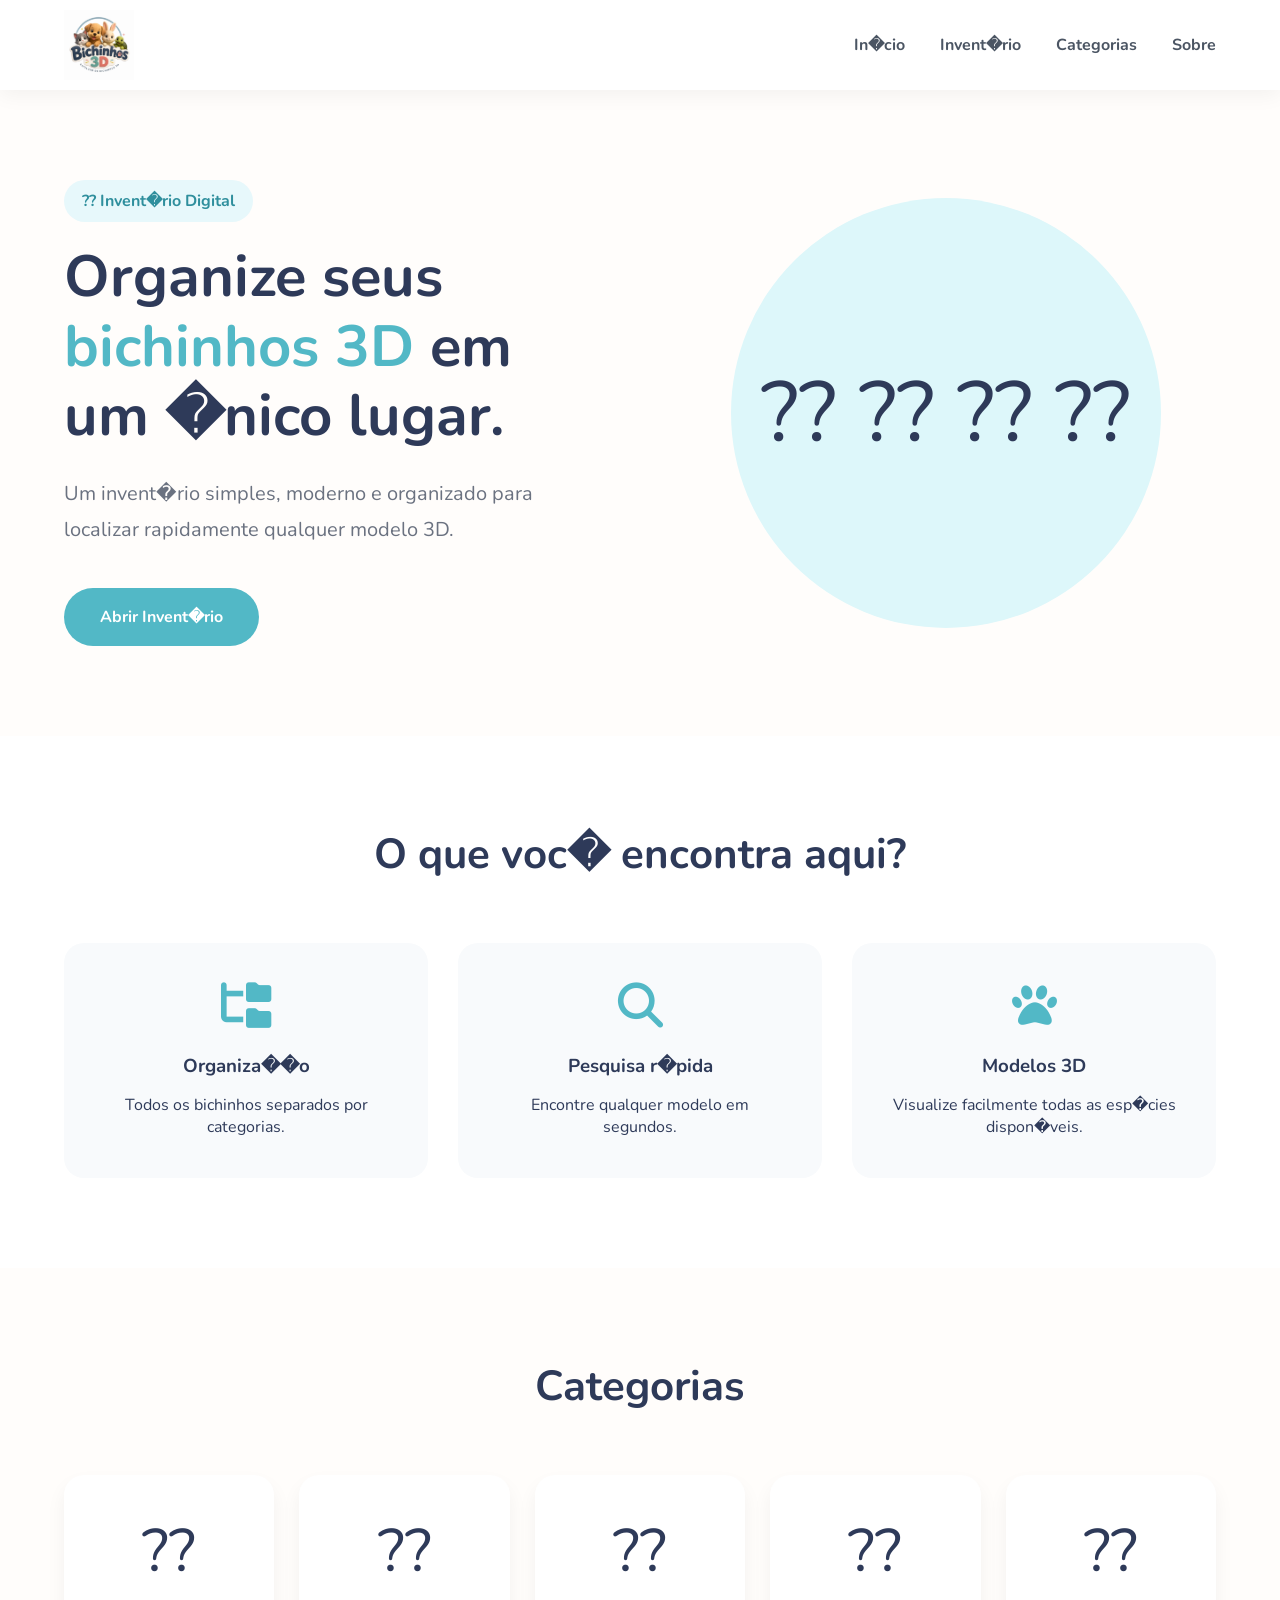
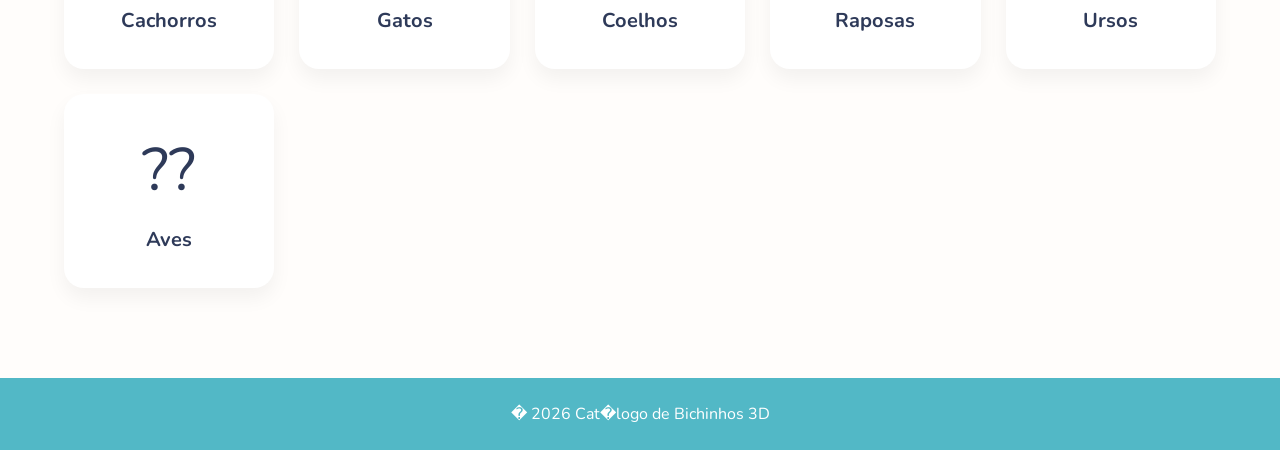
==== index.html @ 6676c150 "atualizando..." ====
<!DOCTYPE html>
<html lang="pt-BR">

<head>

    <meta charset="UTF-8">
    <meta name="viewport" content="width=device-width, initial-scale=1.0">

    <title>Cat�logo de Bichinhos 3D</title>

    <link rel="stylesheet" href="css/style.css">
    <link rel="stylesheet" href="css/home.css">
    <link rel="stylesheet" href="css/responsive.css">

    <link rel="preconnect" href="https://fonts.googleapis.com">

    <link href="https://fonts.googleapis.com/css2?family=Nunito:wght@300;400;600;700;800&display=swap" rel="stylesheet">

    <link rel="stylesheet"
    href="https://cdnjs.cloudflare.com/ajax/libs/font-awesome/6.6.0/css/all.min.css">

</head>

<body>

<header>

    <div class="container">

        <img src="imagens/logo.png" class="logo">

        <nav>

            <a href="#">In�cio</a>
            <a href="#">Invent�rio</a>
            <a href="#">Categorias</a>
            <a href="#">Sobre</a>

        </nav>

    </div>

</header>


<section class="hero">

    <div class="container hero-content">

        <div class="hero-text">

            <span class="tag">
                ?? Invent�rio Digital
            </span>

            <h1>

                Organize seus
                <span>bichinhos 3D</span>
                em um �nico lugar.

            </h1>

            <p>

                Um invent�rio simples, moderno e organizado para localizar
                rapidamente qualquer modelo 3D.

            </p>

            <a href="inventario.html" class="btn">

                Abrir Invent�rio

            </a>

        </div>


        <div class="hero-image">

            <div class="blob">

                ?? ?? ?? ??

            </div>

        </div>

    </div>

</section>



<section class="sobre">

<div class="container">

<h2>O que voc� encontra aqui?</h2>

<div class="cards">

<div class="card">

<i class="fa-solid fa-folder-tree"></i>

<h3>Organiza��o</h3>

<p>

Todos os bichinhos separados por categorias.

</p>

</div>

<div class="card">

<i class="fa-solid fa-magnifying-glass"></i>

<h3>Pesquisa r�pida</h3>

<p>

Encontre qualquer modelo em segundos.

</p>

</div>

<div class="card">

<i class="fa-solid fa-paw"></i>

<h3>Modelos 3D</h3>

<p>

Visualize facilmente todas as esp�cies dispon�veis.

</p>

</div>

</div>

</div>

</section>


<section class="categorias">

<div class="container">

<h2>Categorias</h2>

<div class="categoria-grid">

<div class="categoria">

??

<span>Cachorros</span>

</div>

<div class="categoria">

??

<span>Gatos</span>

</div>

<div class="categoria">

??

<span>Coelhos</span>

</div>

<div class="categoria">

??

<span>Raposas</span>

</div>

<div class="categoria">

??

<span>Ursos</span>

</div>

<div class="categoria">

??

<span>Aves</span>

</div>

</div>

</div>

</section>


<footer>

<p>

� 2026 Cat�logo de Bichinhos 3D

</p>

</footer>

<script src="js/app.js"></script>

</body>

</html>
---- css/style.css ----
*{
    margin:0;
    padding:0;
    box-sizing:border-box;
}

body{

    font-family:'Nunito',sans-serif;
    background:#FFFDFB;
    color:#2E3A59;

}

.container{

    width:90%;
    max-width:1200px;
    margin:auto;

}

a{

    text-decoration:none;

}

section{

    padding:90px 0;

}
---- css/home.css ----
header{

    position:sticky;
    top:0;
    background:white;
    z-index:1000;
    box-shadow:0 5px 20px rgba(0,0,0,.05);

}

header .container{

    display:flex;
    justify-content:space-between;
    align-items:center;
    height:90px;

}

.logo{

    height:70px;

}

nav{

    display:flex;
    gap:35px;

}

nav a{

    color:#4b5563;
    font-weight:700;
    transition:.3s;

}

nav a:hover{

    color:#52B8C6;

}

.hero-content{

    display:flex;
    align-items:center;
    justify-content:space-between;
    gap:70px;

}

.hero-text{

    flex:1;

}

.tag{

    display:inline-block;
    background:#E7F8FB;
    color:#2f8f9d;
    padding:10px 18px;
    border-radius:30px;
    font-weight:bold;
    margin-bottom:20px;

}

.hero h1{

    font-size:58px;
    line-height:1.2;
    margin-bottom:25px;

}

.hero h1 span{

    color:#52B8C6;

}

.hero p{

    font-size:20px;
    color:#6B7280;
    line-height:1.8;
    margin-bottom:40px;

}

.btn{

    display:inline-block;
    padding:18px 36px;
    background:#52B8C6;
    color:white;
    border-radius:40px;
    font-weight:bold;
    transition:.3s;

}

.btn:hover{

    transform:translateY(-3px);

}

.hero-image{

    flex:1;
    display:flex;
    justify-content:center;

}

.blob{

    width:430px;
    height:430px;
    border-radius:50%;
    background:#DDF7FA;
    display:flex;
    align-items:center;
    justify-content:center;
    font-size:85px;
}

.sobre{

    background:white;

}

.sobre h2,
.categorias h2{

    text-align:center;
    font-size:42px;
    margin-bottom:60px;

}

.cards{

    display:grid;
    grid-template-columns:repeat(3,1fr);
    gap:30px;

}

.card{

    background:#F8FAFC;
    padding:40px;
    border-radius:20px;
    text-align:center;
    transition:.3s;

}

.card:hover{

    transform:translateY(-8px);

}

.card i{

    font-size:45px;
    color:#52B8C6;
    margin-bottom:25px;

}

.card h3{

    margin-bottom:15px;

}

.categoria-grid{

    display:grid;
    grid-template-columns:repeat(auto-fit,minmax(180px,1fr));
    gap:25px;

}

.categoria{

    background:white;
    border-radius:20px;
    padding:35px;
    text-align:center;
    box-shadow:0 10px 20px rgba(0,0,0,.05);
    transition:.3s;
    cursor:pointer;
    font-size:60px;

}

.categoria:hover{

    transform:translateY(-8px);

}

.categoria span{

    display:block;
    font-size:20px;
    margin-top:15px;
    font-weight:bold;

}

footer{

    background:#52B8C6;
    color:white;
    text-align:center;
    padding:25px;

}
---- css/responsive.css ----
@media (max-width: 900px){

.hero-content{

flex-direction:column;
text-align:center;

}

.cards{

grid-template-columns:1fr;

}

nav{

display:none;

}

.hero h1{

font-size:42px;

}

.blob{

width:300px;
height:300px;
font-size:60px;

}

}
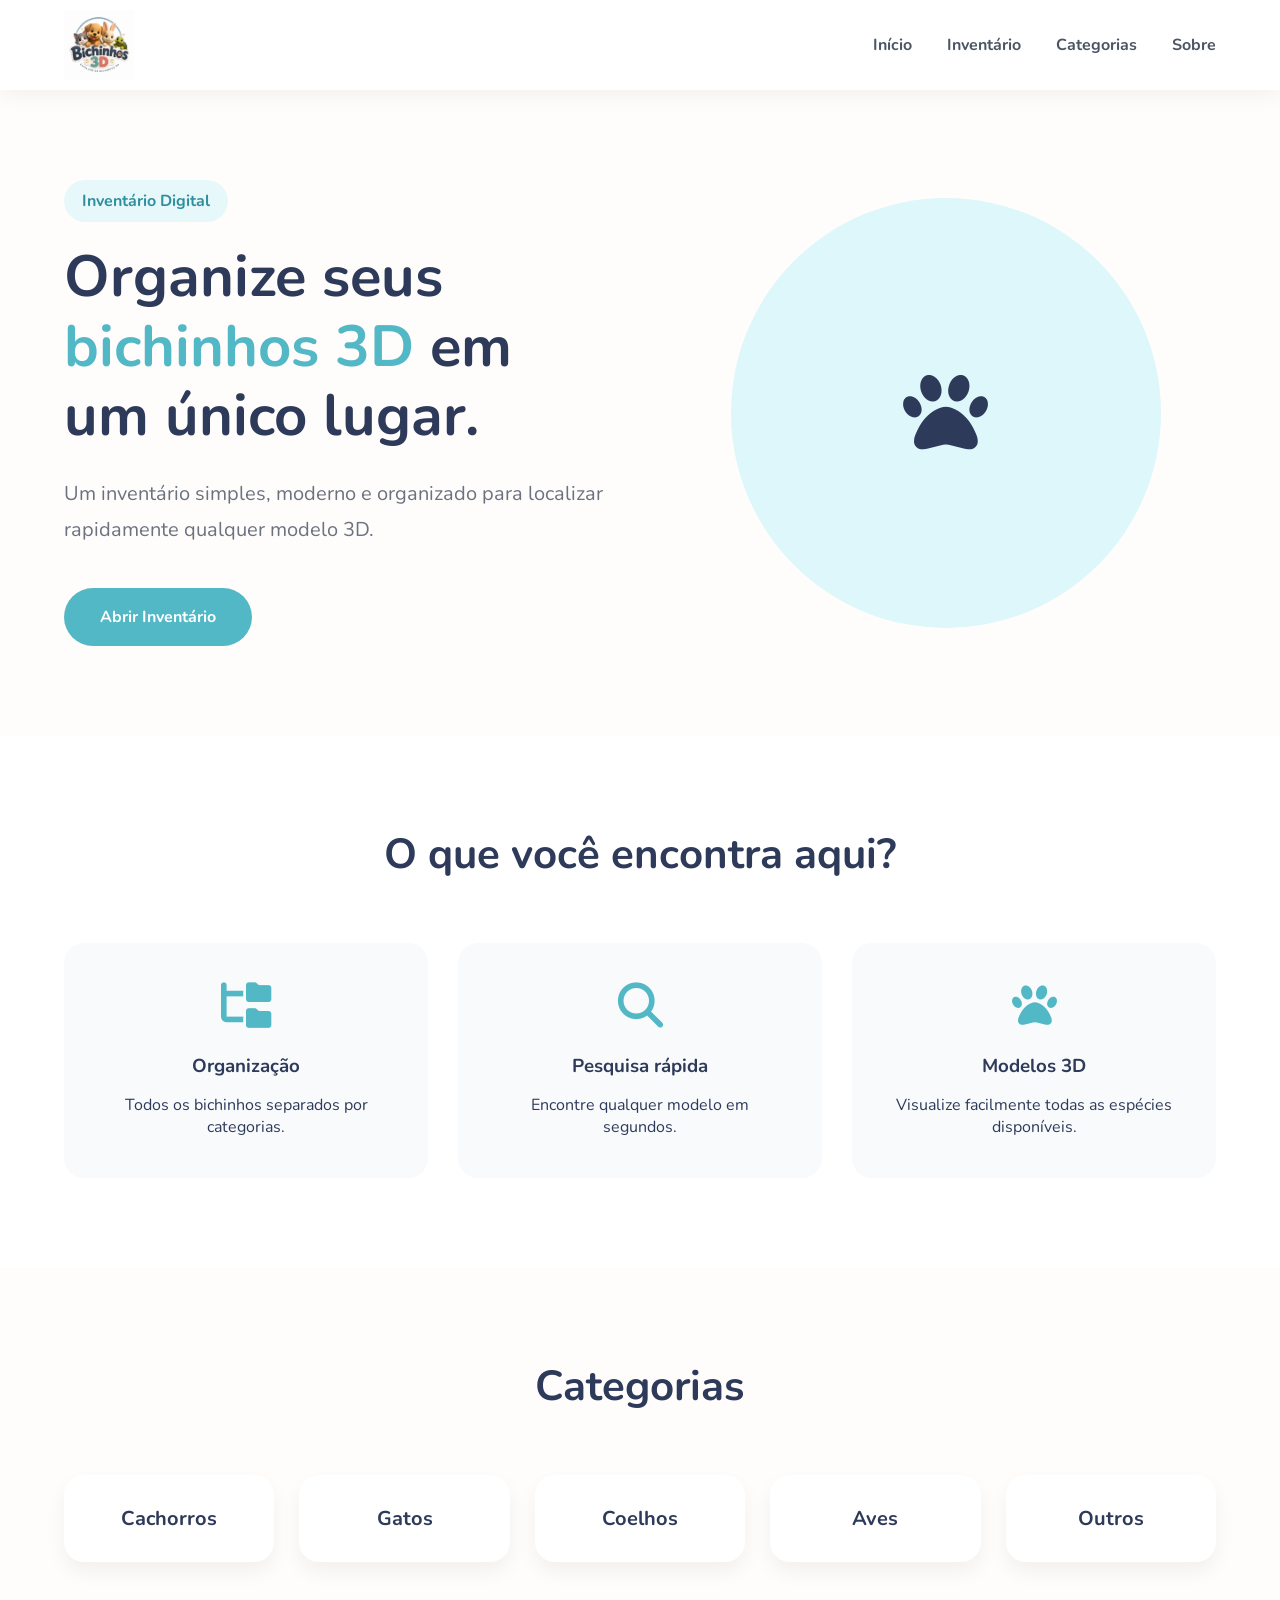
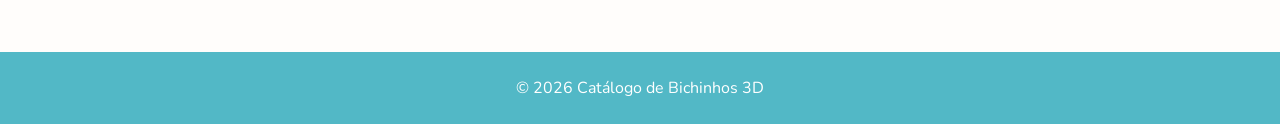
==== commit 697aa911: "Ajustes Finais (espero) do Projeto" ====
--- a/index.html
+++ b/index.html
@@ -6,7 +6,7 @@
     <meta charset="UTF-8">
     <meta name="viewport" content="width=device-width, initial-scale=1.0">
 
-    <title>Cat�logo de Bichinhos 3D</title>
+    <title>Catálogo de Bichinhos 3D</title>
 
     <link rel="stylesheet" href="css/style.css">
     <link rel="stylesheet" href="css/home.css">
@@ -31,10 +31,10 @@
 
         <nav>
 
-            <a href="#">In�cio</a>
-            <a href="#">Invent�rio</a>
-            <a href="#">Categorias</a>
-            <a href="#">Sobre</a>
+            <a href="index.html">Início</a>
+            <a href="inventario.html">Inventário</a>
+            <a href="#categorias">Categorias</a>
+            <a href="#sobre">Sobre</a>
 
         </nav>
 
@@ -50,27 +50,27 @@
         <div class="hero-text">
 
             <span class="tag">
-                ?? Invent�rio Digital
+                Inventário Digital
             </span>
 
             <h1>
 
                 Organize seus
                 <span>bichinhos 3D</span>
-                em um �nico lugar.
+                em um único lugar.
 
             </h1>
 
             <p>
 
-                Um invent�rio simples, moderno e organizado para localizar
+                Um inventário simples, moderno e organizado para localizar
                 rapidamente qualquer modelo 3D.
 
             </p>
 
             <a href="inventario.html" class="btn">
 
-                Abrir Invent�rio
+                Abrir Inventário
 
             </a>
 
@@ -81,7 +81,7 @@
 
             <div class="blob">
 
-                ?? ?? ?? ??
+                <i class="fa-solid fa-paw"></i>
 
             </div>
 
@@ -93,11 +93,11 @@
 
 
 
-<section class="sobre">
+<section class="sobre" id="sobre">
 
 <div class="container">
 
-<h2>O que voc� encontra aqui?</h2>
+<h2>O que você encontra aqui?</h2>
 
 <div class="cards">
 
@@ -105,7 +105,7 @@
 
 <i class="fa-solid fa-folder-tree"></i>
 
-<h3>Organiza��o</h3>
+<h3>Organização</h3>
 
 <p>
 
@@ -119,7 +119,7 @@
 
 <i class="fa-solid fa-magnifying-glass"></i>
 
-<h3>Pesquisa r�pida</h3>
+<h3>Pesquisa rápida</h3>
 
 <p>
 
@@ -137,7 +137,7 @@
 
 <p>
 
-Visualize facilmente todas as esp�cies dispon�veis.
+Visualize facilmente todas as espécies disponíveis.
 
 </p>
 
@@ -150,7 +150,7 @@
 </section>
 
 
-<section class="categorias">
+<section class="categorias" id="categorias">
 
 <div class="container">
 
@@ -160,52 +160,34 @@
 
 <div class="categoria">
 
-??
-
 <span>Cachorros</span>
 
 </div>
 
 <div class="categoria">
 
-??
-
 <span>Gatos</span>
 
 </div>
 
 <div class="categoria">
 
-??
-
 <span>Coelhos</span>
 
 </div>
 
 <div class="categoria">
 
-??
-
-<span>Raposas</span>
-
-</div>
-
-<div class="categoria">
-
-??
-
-<span>Ursos</span>
-
-</div>
-
-<div class="categoria">
-
-??
-
 <span>Aves</span>
 
 </div>
 
+<div class="categoria">
+
+<span>Outros</span>
+
+</div>
+
 </div>
 
 </div>
@@ -217,14 +199,12 @@
 
 <p>
 
-� 2026 Cat�logo de Bichinhos 3D
+© 2026 Catálogo de Bichinhos 3D
 
 </p>
 
 </footer>
 
-<script src="js/app.js"></script>
-
 </body>
 
-</html>+</html>
--- a/css/home.css
+++ b/css/home.css
@@ -197,12 +197,11 @@
 
     background:white;
     border-radius:20px;
-    padding:35px;
+    padding:30px;
     text-align:center;
     box-shadow:0 10px 20px rgba(0,0,0,.05);
     transition:.3s;
     cursor:pointer;
-    font-size:60px;
 
 }
 
@@ -216,7 +215,6 @@
 
     display:block;
     font-size:20px;
-    margin-top:15px;
     font-weight:bold;
 
 }
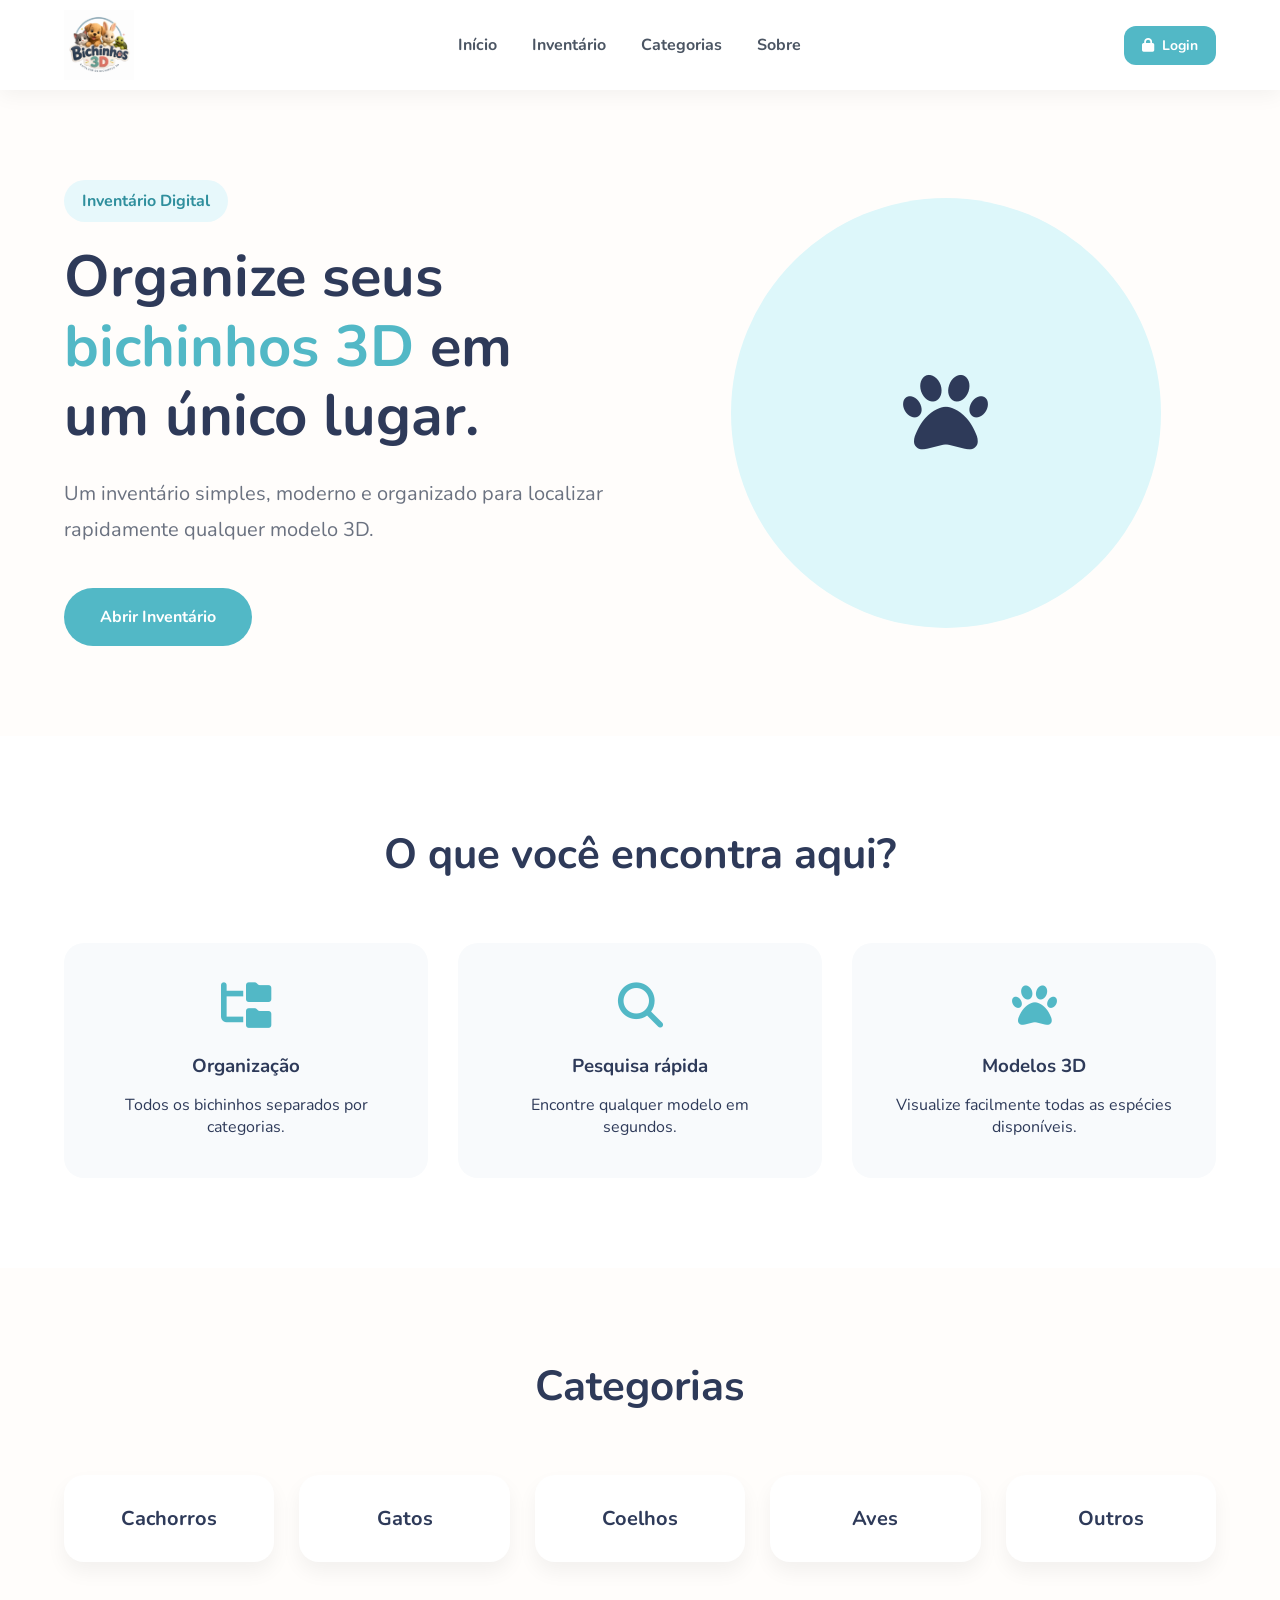
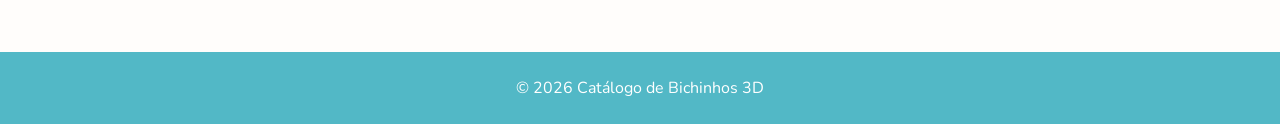
==== commit bc163ede: "ajustes mobile e estilo botões" ====
--- a/index.html
+++ b/index.html
@@ -38,6 +38,11 @@
 
         </nav>
 
+        <a href="admin.html" class="btnLogin">
+            <i class="fa-solid fa-lock"></i>
+            Login
+        </a>
+
     </div>
 
 </header>
--- a/css/home.css
+++ b/css/home.css
@@ -44,6 +44,27 @@
 
 }
 
+.btnLogin{
+
+    display:inline-flex;
+    align-items:center;
+    gap:8px;
+    background:#52B8C6;
+    color:white;
+    padding:10px 18px;
+    border-radius:12px;
+    font-weight:bold;
+    font-size:14px;
+    transition:.3s;
+
+}
+
+.btnLogin:hover{
+
+    background:#45a3b0;
+
+}
+
 .hero-content{
 
     display:flex;
--- a/css/responsive.css
+++ b/css/responsive.css
@@ -33,4 +33,84 @@
 
 }
 
+header .container{
+
+flex-wrap:wrap;
+height:auto;
+gap:15px;
+padding:15px 0;
+
+}
+
+.pesquisa{
+
+width:100%;
+
+}
+
+.layout{
+
+grid-template-columns:1fr;
+padding:20px;
+gap:20px;
+
+}
+
+.sidebar{
+
+position:static;
+display:flex;
+flex-wrap:wrap;
+gap:10px;
+
+}
+
+.sidebar h3{
+
+width:100%;
+margin-bottom:5px;
+
+}
+
+.sidebar button{
+
+width:auto;
+margin-bottom:0;
+
+}
+
+.modal-grid{
+
+grid-template-columns:1fr;
+
+}
+
+.modal-content{
+
+padding:25px;
+
+}
+
+.painelAdmin{
+
+margin:20px auto;
+padding:25px;
+
+}
+
+.topoAdmin{
+
+flex-direction:column;
+align-items:flex-start;
+gap:15px;
+
+}
+
+.usuarioBox{
+
+width:100%;
+justify-content:space-between;
+
+}
+
 }
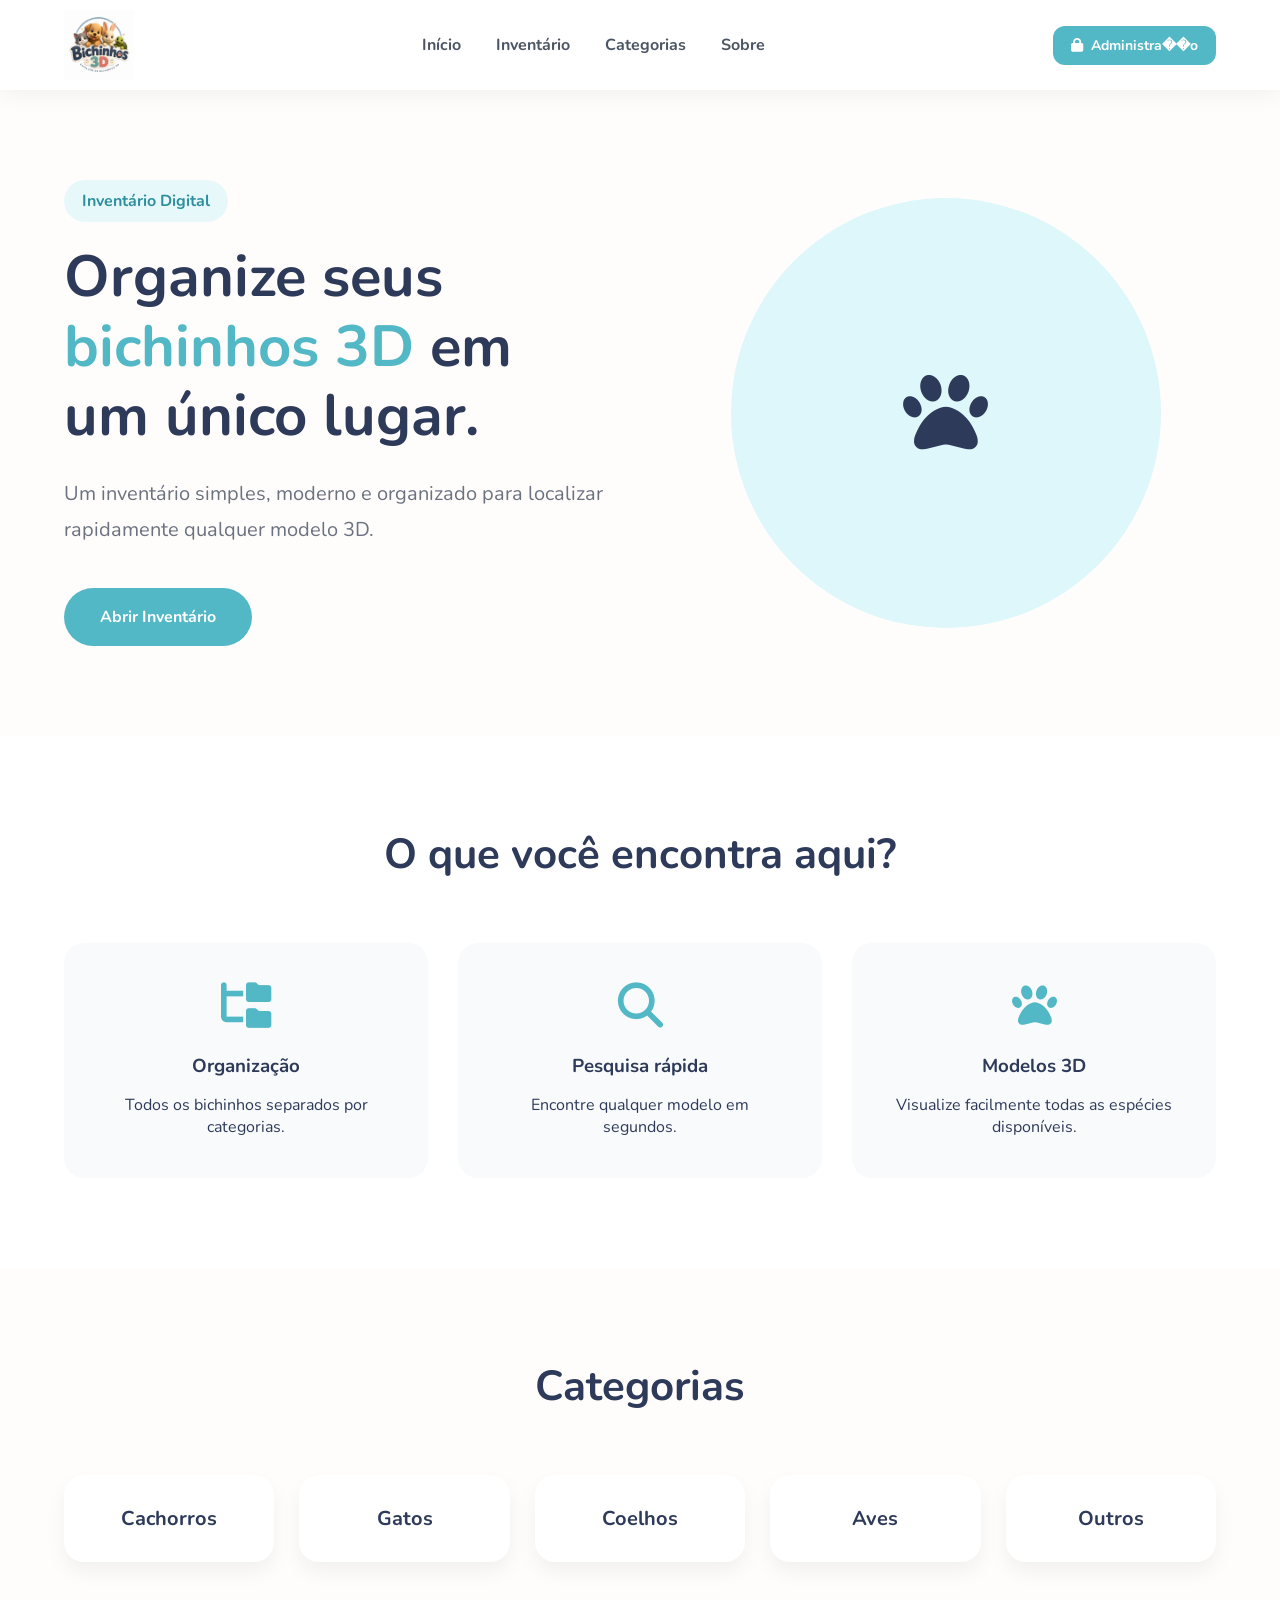
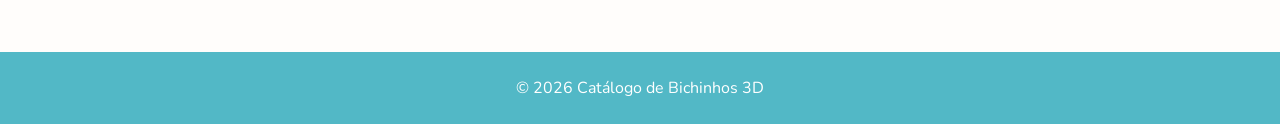
==== commit 9255fbf7: "Ajuste: botão "login"e excluindo doc em branco" ====
--- a/index.html
+++ b/index.html
@@ -40,7 +40,7 @@
 
         <a href="admin.html" class="btnLogin">
             <i class="fa-solid fa-lock"></i>
-            Login
+            Administra��o
         </a>
 
     </div>
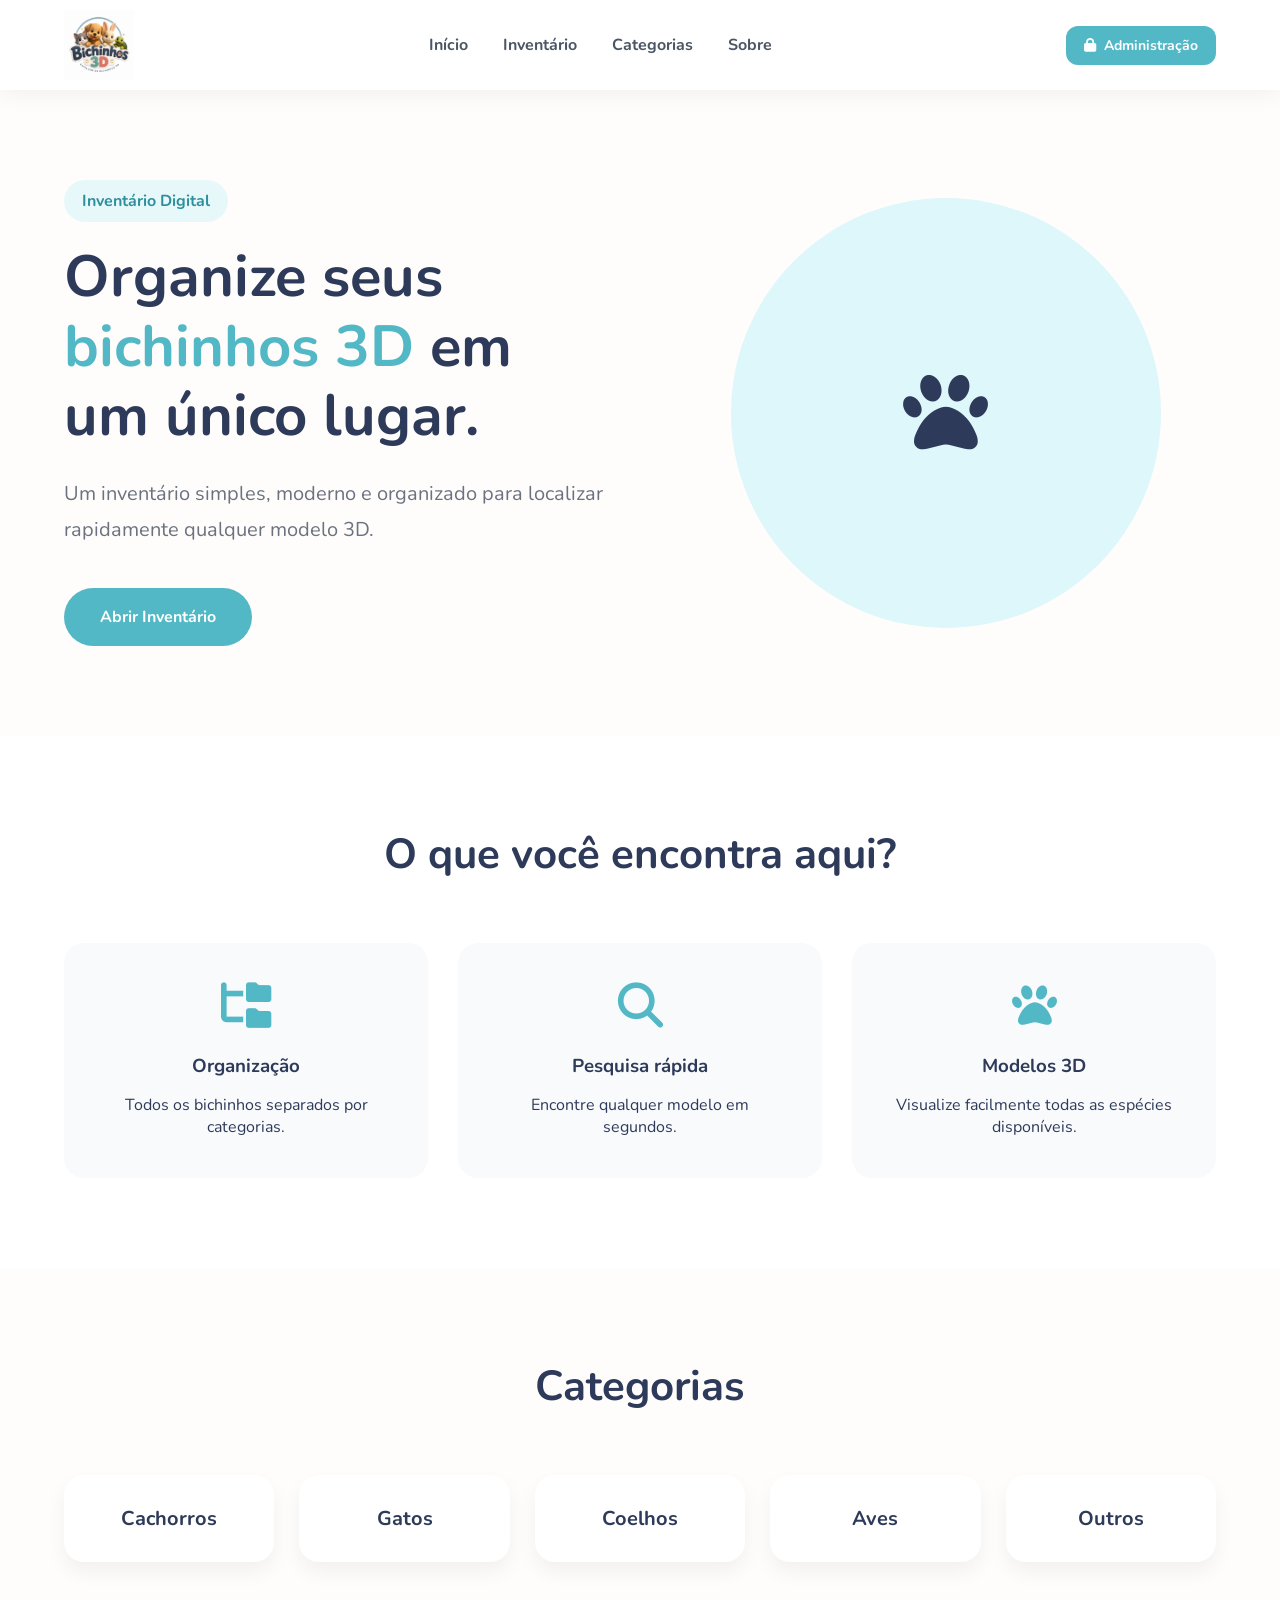
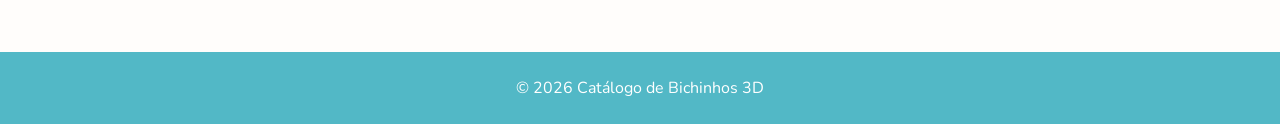
==== commit d8238c60: "Ajuste Botão ADM" ====
--- a/index.html
+++ b/index.html
@@ -40,7 +40,7 @@
 
         <a href="admin.html" class="btnLogin">
             <i class="fa-solid fa-lock"></i>
-            Administra��o
+            Administração
         </a>
 
     </div>
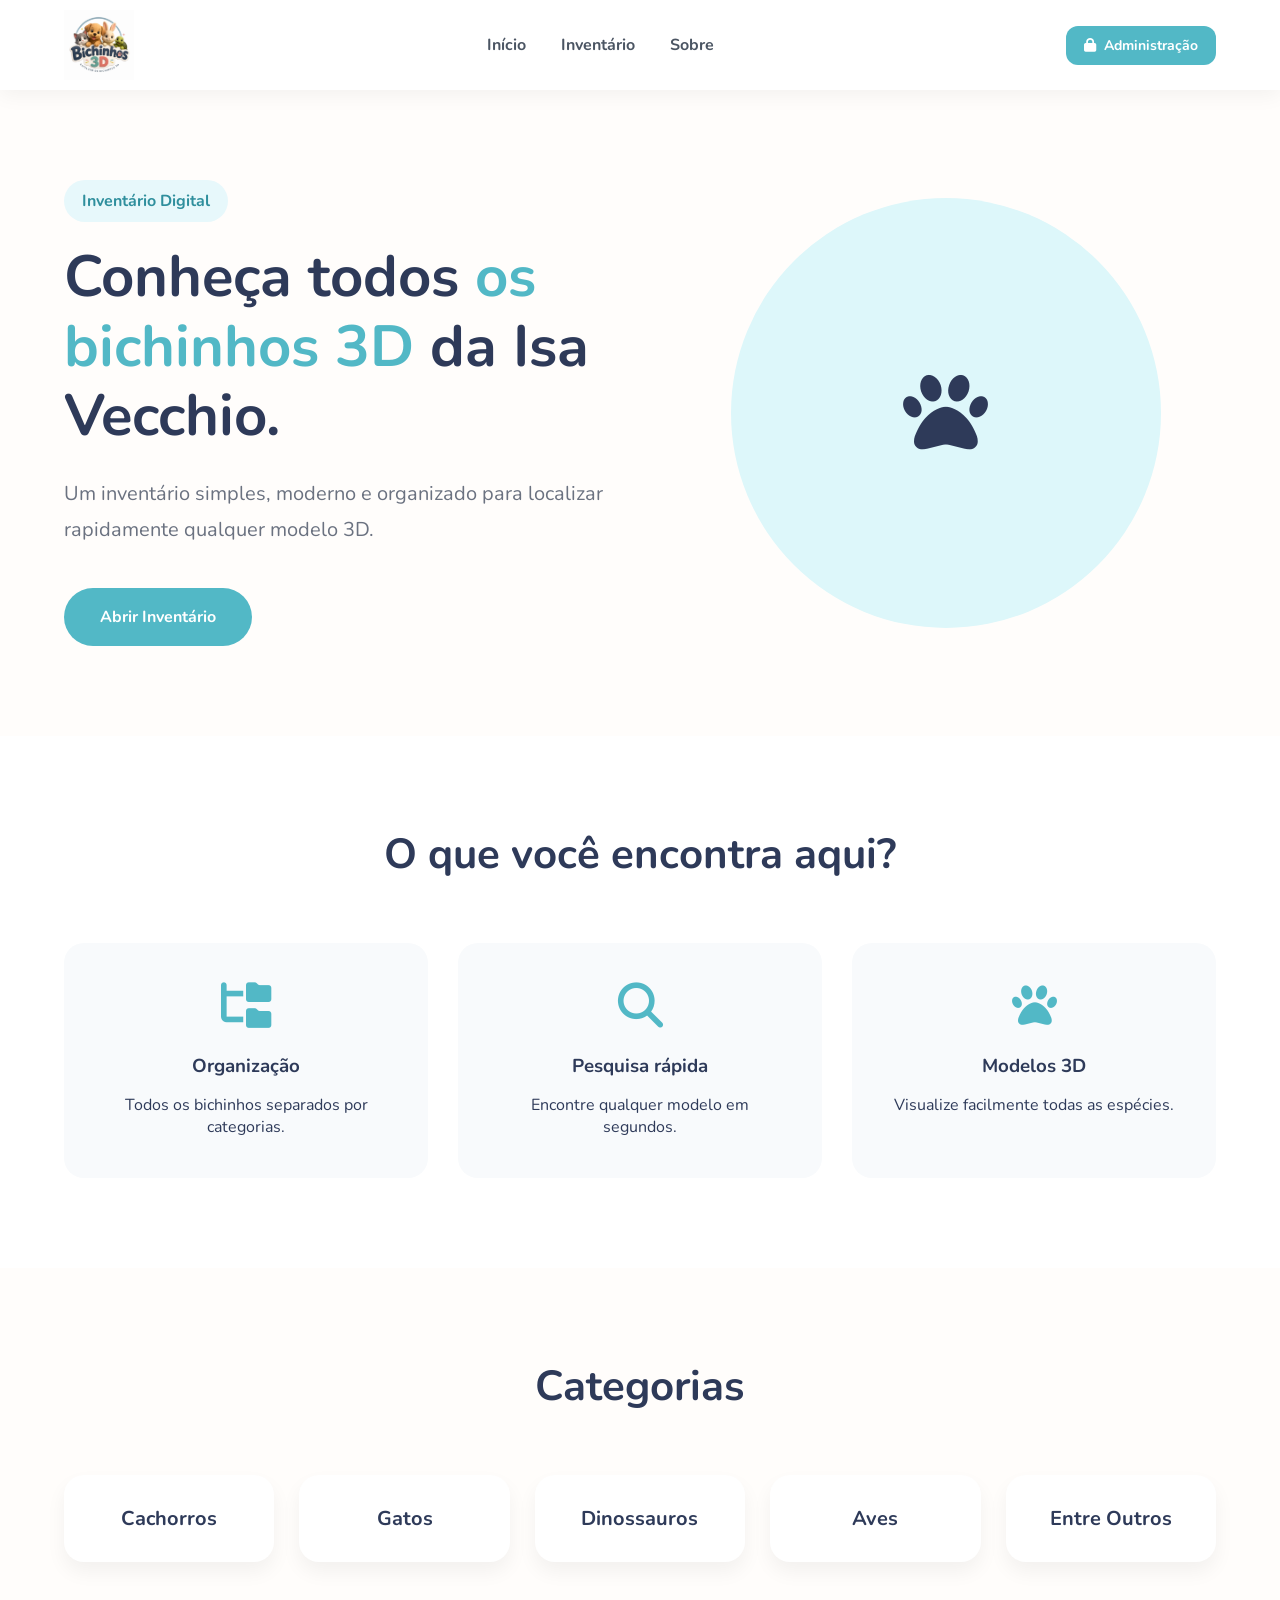
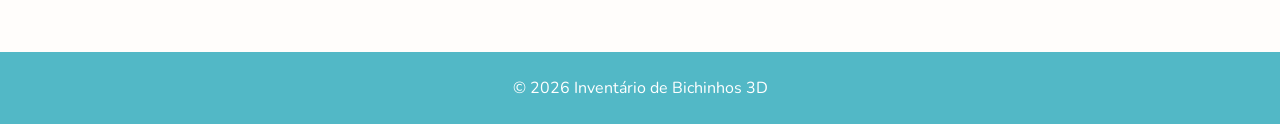
==== commit 7fe658c2: "Update title and content for inventory page" ====
--- a/index.html
+++ b/index.html
@@ -6,11 +6,12 @@
     <meta charset="UTF-8">
     <meta name="viewport" content="width=device-width, initial-scale=1.0">
 
-    <title>Catálogo de Bichinhos 3D</title>
+    <title>Inventário de Bichinhos 3D</title>
 
     <link rel="stylesheet" href="css/style.css">
     <link rel="stylesheet" href="css/home.css">
     <link rel="stylesheet" href="css/responsive.css">
+    <link rel='icon' type="image/icon" href="imagens/logo.png">
 
     <link rel="preconnect" href="https://fonts.googleapis.com">
 
@@ -33,7 +34,6 @@
 
             <a href="index.html">Início</a>
             <a href="inventario.html">Inventário</a>
-            <a href="#categorias">Categorias</a>
             <a href="#sobre">Sobre</a>
 
         </nav>
@@ -60,9 +60,9 @@
 
             <h1>
 
-                Organize seus
-                <span>bichinhos 3D</span>
-                em um único lugar.
+                Conheça todos
+                <span> os bichinhos 3D</span>
+                da Isa Vecchio.
 
             </h1>
 
@@ -142,7 +142,7 @@
 
 <p>
 
-Visualize facilmente todas as espécies disponíveis.
+Visualize facilmente todas as espécies.
 
 </p>
 
@@ -177,7 +177,7 @@
 
 <div class="categoria">
 
-<span>Coelhos</span>
+<span>Dinossauros</span>
 
 </div>
 
@@ -189,7 +189,7 @@
 
 <div class="categoria">
 
-<span>Outros</span>
+<span>Entre Outros</span>
 
 </div>
 
@@ -204,7 +204,7 @@
 
 <p>
 
-© 2026 Catálogo de Bichinhos 3D
+© 2026 Inventário de Bichinhos 3D
 
 </p>
 
